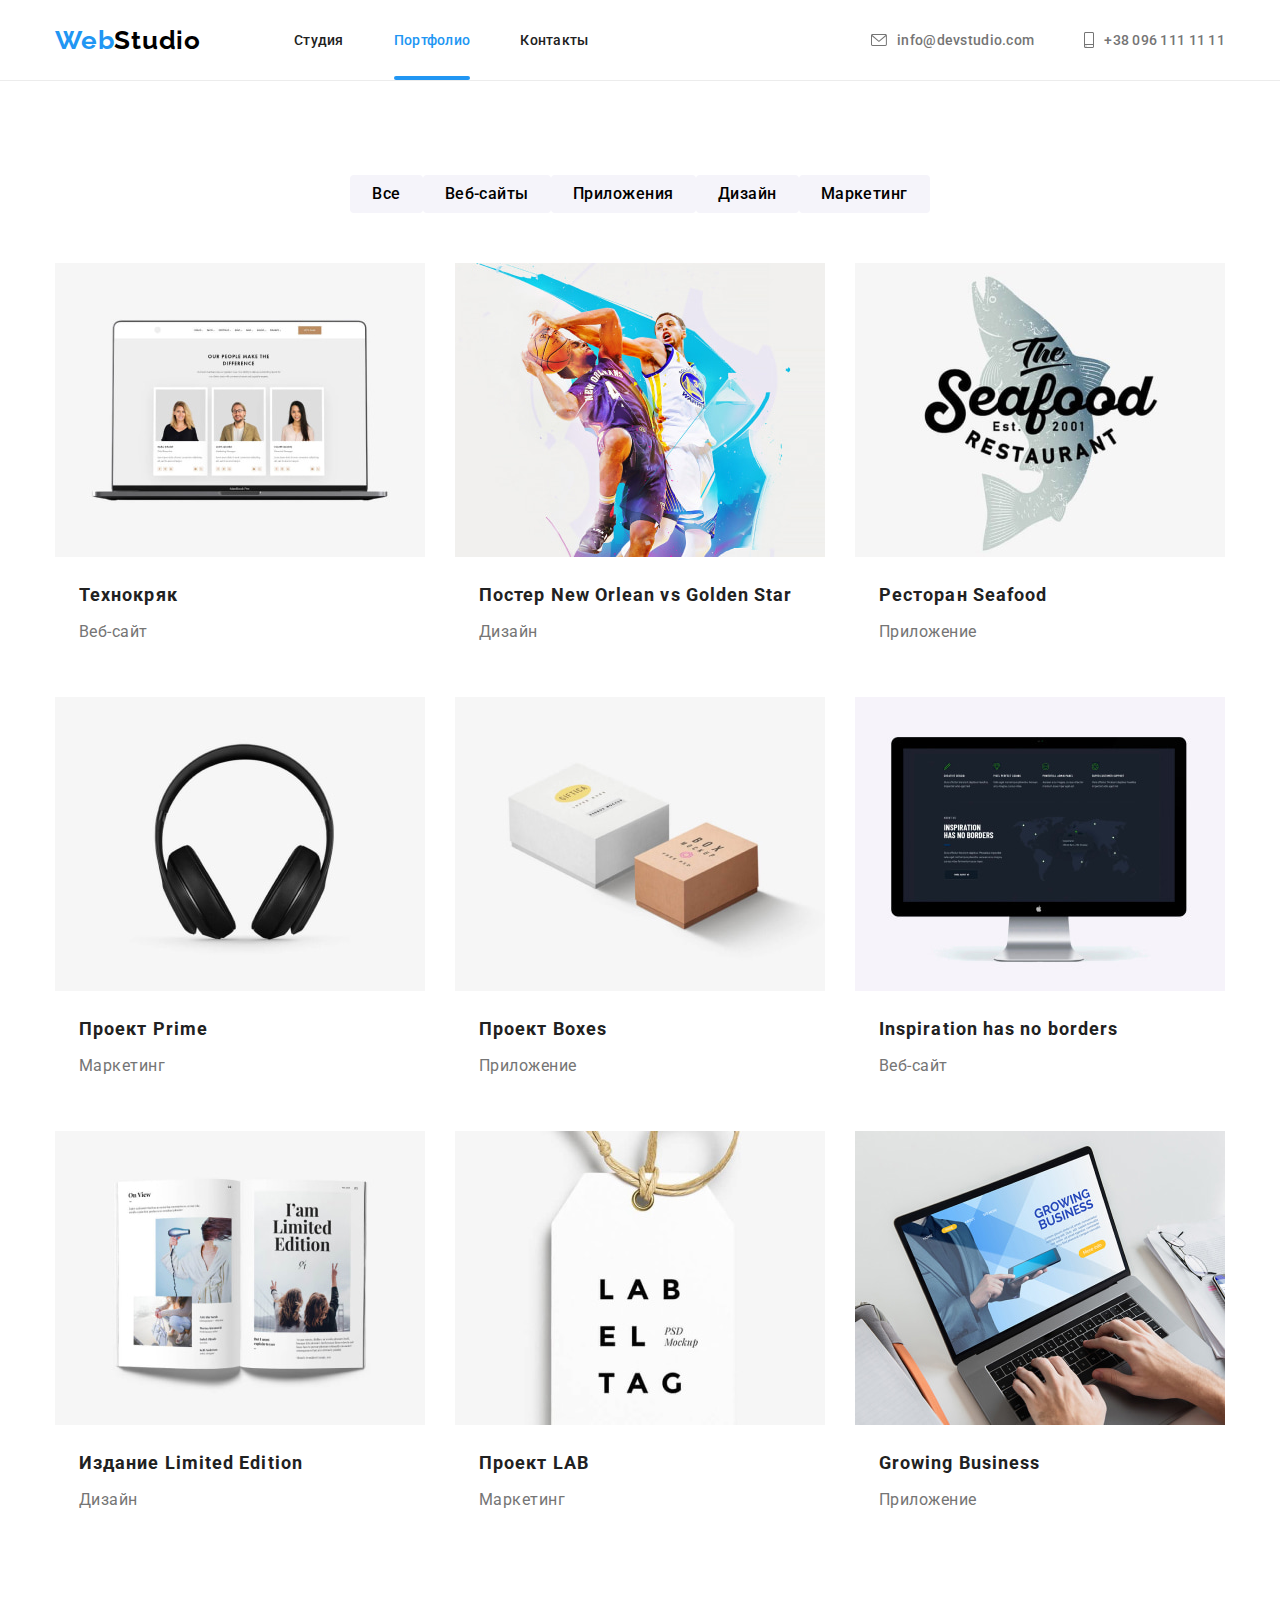
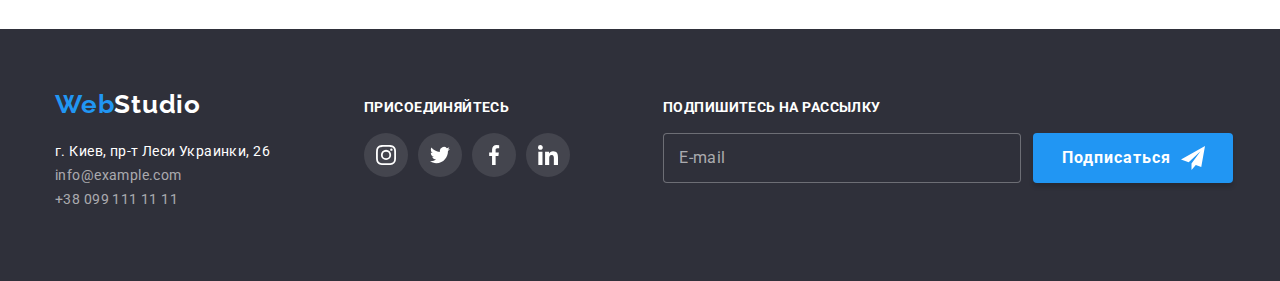
==== portfolio.html @ a4137625 "add" ====
<!DOCTYPE html>
<html lang="en">
<head>
    <meta charset="UTF-8">
    <meta http-equiv="X-UA-Compatible" content="IE=edge">
    <meta name="viewport" content="width=device-width, initial-scale=1.0">
    <title>Document</title>
    <link rel="preconnect" href="https://fonts.gstatic.com">
    <link href="https://fonts.googleapis.com/css2?family=Raleway:wght@700&family=Roboto:wght@400;500;700;900&display=swap"
        rel="stylesheet">
    <link rel="stylesheet" href="https://cdnjs.cloudflare.com/ajax/libs/modern-normalize/1.0.0/modern-normalize.min.css">
    <link rel="stylesheet" href="./css/main.min.css">
</head>
<body>
    <header class="page-header">
        <div class="container container--position">
            <nav class="nav">
                <a class="logo" href="/"><span class="logo__web">Web</span><span class="logo__studio">Studio</span></a>
        
                <ul class="nav__list">
                    <li class="nav__item"><a class="nav__link" href="./index.html">Студия</a></li>
                    <li class="nav__item"><a class="nav__link nav__link--active" href="./portfolio.html">Портфолио</a></li>
                    <li class="nav__item"><a class="nav__link" href="#contact">Контакты</a></li>
                </ul>
            </nav>
            <ul class="nav__contact">
                <li class="nav__item"><a class="nav__link nav__link--position nav__link--color" href="mailto:info@devstudio.com">
                    <svg width="16px" height="12px" class="nav__icon">
                        <use href="./images/icons.svg#envelope">
                        </use>
                    </svg>
                    info@devstudio.com</a></li>
                <li class="nav__item"><a class="nav__link nav__link--position nav__link--color" href="tel:+380961111111">
                    <svg  width="10px" height="16px" class="nav__icon">
                        <use href="./images/icons.svg#telephone"></use>
                    </svg>
                    +38 096 111 11 11</a></li>
            </ul>
        </div>
    </header>
    <main>
        <section class="section">
            <div class="container">
                <h1 class="hidden">Портфолио</h1>
                <ul class="list-button">
                    <li class="item">
                        <button type="button" class="button-item ">Все</button>
                    </li>
                    <li class="item">
                        <button type="button" class="button-item">Веб-сайты</button>
                    </li>
                    <li class="item">
                        <button type="button" class="button-item">Приложения</button>
                    </li>
                    <li class="item">
                        <button type="button" class="button-item">Дизайн</button>
                    </li>
                    <li class="item">
                        <button type="button" class="button-item">Маркетинг</button>
                    </li>
                </ul>
            
                <ul class="portfolio-list">
                    <li class="item">
                        <a class="portfolio-list-link" href="">
                            <div class="portfolio-text-box">   
                            <img src="./images/img-11.jpg" alt="Macbook Pro. На экране ноутбука страница сайта" width="370">
                                <p class="portfolio-list-text">
                                    Технокряк это современная площадка распространения коронавируса. Компании используют эту платформу для цифрового
                                    шпионажа и атак на защищённые сервера конкурентов.
                                </p>
                                </div>
                                <div class="around-line">
                                <h2 class="portfolio-item-caption">Технокряк</h2>
                                <p class="portfolio-item-text">Веб-сайт</p>
                                </div>
                        </a>
                    </li>
                    <li class="item">
                        <a class="portfolio-list-link" href="">
                        <div class="portfolio-text-box">
                            <img src="./images/img-12.jpg" alt="Двое мужчин, играющие в баскетбол" width="370">
                            <p class="portfolio-list-text">
                                Технокряк это современная площадка распространения коронавируса. Компании используют эту платформу для цифрового
                                шпионажа и атак на защищённые сервера конкурентов.
                            </p>
                            </div>
                            <div class="around-line">
                                <h2  class="portfolio-item-caption">Постер New Orlean vs Golden Star</h2>
                                <p class="portfolio-item-text">Дизайн</p>
                                </div>
                        </a>
                    </li>
                    <li class="item">
                        <a class="portfolio-list-link" href="">
                            <div class="portfolio-text-box">
                            <img src="./images/img-13.jpg" alt="Логотип ресторана The Seafood restaurant" width="370">
                            <p class="portfolio-list-text">
                                Технокряк это современная площадка распространения коронавируса. Компании используют эту платформу для цифрового
                                шпионажа и атак на защищённые сервера конкурентов.
                            </p>
                            </div>
                            <div class="around-line">
                                    <h2 class="portfolio-item-caption">Ресторан Seafood</h2>
                                    <p class="portfolio-item-text">Приложение</p>
                                </div>
                        </a>
                    </li>
                    <li class="item">
                        <a class="portfolio-list-link" href="">
<div class="portfolio-text-box">
                            <img src="./images/img-14.jpg" alt="Чёрные наушники" width="370">
                            <p class="portfolio-list-text">
                                Технокряк это современная площадка распространения коронавируса. Компании используют эту платформу для цифрового
                                шпионажа и атак на защищённые сервера конкурентов.
                            </p>
                            </div>
                            
                            <div class="around-line">
                                    <h2 class="portfolio-item-caption">Проект Prime</h2>
                                    <p class="portfolio-item-text">Маркетинг</p>
                                </div>
                        </a>
                    </li>
                    <li class="item">
                        <a class="portfolio-list-link" href="">
                            <div class="portfolio-text-box">
                            <img src="./images/img-15.jpg" alt="Две крафтовые картонные коробки. Одна серая, вторая коричневая" width="370">
                            <p class="portfolio-list-text">
                                Технокряк это современная площадка распространения коронавируса. Компании используют эту платформу для цифрового
                                шпионажа и атак на защищённые сервера конкурентов.
                            </p>
                            </div>
                            <div class="around-line">
                                    <h2 class="portfolio-item-caption">Проект Boxes</h2>
                                    <p class="portfolio-item-text">Приложение</p>
                                </div>
                        </a>
                    </li>
                    <li class="item">
                        <a class="portfolio-list-link" href="">
                            <div class="portfolio-text-box">
                            <img src="./images/img-16.jpg" alt="Экран Apple. Нём изображен сайт в чёрно-белых тонах с заглавием Inspiration has no borders " width="370">
                            <p class="portfolio-list-text">
                                Технокряк это современная площадка распространения коронавируса. Компании используют эту платформу для цифрового
                                шпионажа и атак на защищённые сервера конкурентов.
                            </p>
                            </div>
                            <div class="around-line">
                                    <h2 class="portfolio-item-caption">Inspiration has no borders</h2>
                                    <p class="portfolio-item-text">Веб-сайт</p>
                                </div>
                        </a>
                    </li>
                    <li class="item">
                        <a class="portfolio-list-link" href="">
                            <div class="portfolio-text-box">
                            <img src="./images/img-18.jpg" alt="Открытый журнал" width="370">
                            <p class="portfolio-list-text">
                                Технокряк это современная площадка распространения коронавируса. Компании используют эту платформу для цифрового
                                шпионажа и атак на защищённые сервера конкурентов.
                            </p>
                            </div>
                            <div class="around-line">
                                <h2 class="portfolio-item-caption">Издание Limited Edition</h2>
                                <p class="portfolio-item-text">Дизайн</p>
                            </div>
                        </a>
                    </li>
                    <li class="item">
                        <a class="portfolio-list-link" href="">
                            
                            <div class="portfolio-text-box">
                                <img src="./images/img-19.jpg" alt="Бирка с надписью LAB EL TAG" width="370">
                            <p class="portfolio-list-text">
                                Технокряк это современная площадка распространения коронавируса. Компании используют эту платформу для цифрового
                                шпионажа и атак на защищённые сервера конкурентов.
                            </p>
                            </div>
                                <div class="around-line">
                                <h2 class="portfolio-item-caption">Проект LAB</h2>
                                <p class="portfolio-item-text">Маркетинг</p>
                            </div>
                        </a>
                    </li>
                    <li class="item">
                        <a class="portfolio-list-link" href="">
                            
                            <div class="portfolio-text-box">
                                <img src="./images/img-20.jpg" alt="На белой поверхности стола стоит ноутбук. На экране ноутбука изображена страница сайта с надписью Growing Business" width="370">
                            <p class="portfolio-list-text">
                                Технокряк это современная площадка распространения коронавируса. Компании используют эту платформу для цифрового
                                шпионажа и атак на защищённые сервера конкурентов.
                            </p>
                            </div>
                                <div class="around-line">
                                <h2 class="portfolio-item-caption">Growing Business</h2>
                               <p class="portfolio-item-text">Приложение</p>
                            </div> 
                        </a>
                    </li>
                </ul>
            </div>
        </section>
    </main>
    
    
    
    <!-- Footer section -->
    <footer>
        <section class="footer__section">
            <div class="footer__container container">
                <div class="address__container">
                    <a class="logo" href=""><span class="logo__web">Web</span><span class="logo__studio">Studio</span></a>
                    <!-- Address section -->
                    <address id="contact">
                        <ul class="address__link">
                            <li>
                                <p class="address__contact">г. Киев, пр-т Леси Украинки, 26</p>
                            </li>
                            <li>
                                <a class="address__contact address__contact--color"
                                    href="mailto:info@example.com">info@example.com</a>
                            </li>
                            <li>
                                <a class="address__contact address__contact--color" href="tel:+380991111111">+38 099 111 11
                                    11</a>
                            </li>
                        </ul>
                    </address>
                </div>
                <div class="join__container">
                    <b class="title join__title">присоединяйтесь</b>
                    <ul class="social__list">
                        <li class="social__item">
                            <a class="social__link social__link--join-color" href="">
                                <svg class="social__icon" width="20" height="20">
                                    <use href="./images/icons.svg#instagram"></use>
                                </svg>
    
                            </a>
                        </li>
                        <li class="social__item">
                            <a class="social__link social__link--join-color" href="">
                                <svg class="social__icon" width="20" height="20">
                                    <use href="./images/icons.svg#twitter"></use>
                                </svg>
                            </a>
                        </li>
                        <li class="social__item">
                            <a class="social__link social__link--join-color" href="">
                                <svg class="social__icon" width="20" height="20">
                                    <use href="./images/icons.svg#facebook"></use>
                                </svg>
                            </a>
                        </li>
                        <li class="social__item">
                            <a class="social__link social__link--join-color" href="">
                                <svg class="social__icon" width="20" height="20">
                                    <use href="./images/icons.svg#linkedin"></use>
                                </svg>
                            </a>
                        </li>
                    </ul>
                </div>

                <div class="subscribe__box">
                    <b class="title join__title">Подпишитесь на рассылку</b>
                
                    <form>
                        <div class="subscribe__input--position">
                
                            <input class="subscribe__input" type="email" id="message" placeholder=" ">
                            <label class="subscribe__label" for="message" >E-mail</label>
                            <button class="button subscribe__button" type="submit">Подписаться</button>
                        </div>
                    </form>
                </div>
            </div>
        </section>
    </footer>
</body> 
    </html>
---- css/main.min.css ----
.hidden{display:none}body{font-family:"Roboto", "Raleway", sans-serif;font-style:normal;color:#212121;overflow-x:hidden}.container{margin-left:auto;margin-right:auto;width:1200px;padding-left:15px;padding-right:15px}.section{padding-top:94px;padding-bottom:94px}h1,h2,h3,p{margin-top:0px;margin-bottom:0px}.logo{display:block;margin-right:93px;font-family:Raleway;font-weight:700;font-size:26px;line-height:1.192;letter-spacing:0.03em;text-decoration:none}.logo__web{color:#2196f3}.logo__studio{color:#000}.button{cursor:pointer;display:flex;transition:color 250ms cubic-bezier(0.4, 0, 0.2, 1),background-color 250ms cubic-bezier(0.4, 0, 0.2, 1);margin-left:auto;margin-right:auto;background:#2196f3;box-shadow:0px 4px 4px rgba(0,0,0,0.15);border-radius:4px;border:none;font-weight:700;font-size:16px;line-height:1.875;text-align:center;letter-spacing:0.06em;color:#fff}.button:hover,.button:focus{background-color:#188ce8;color:#fff}.caption{margin-bottom:50px;text-align:center;font-weight:700;font-size:36px;line-height:1.166;letter-spacing:0.03em}.title{margin-bottom:10px;font-weight:700;font-size:14px;line-height:0.875;letter-spacing:0.03em;text-transform:uppercase}.text{font-size:14px;line-height:1.714;letter-spacing:0.03em;color:var(--grey)}.list{display:flex;list-style-type:none;margin:0;padding:0}.name{margin-bottom:10px;text-align:center;font-weight:500;font-size:16px;line-height:1.187;letter-spacing:0.03em}img{display:block}.container--position{display:flex;align-items:center}.page-header{border-bottom:1px solid #ececec}.nav{display:flex;align-items:center}.nav__list,.nav__contact{list-style-type:none;margin:0px;padding:0px;display:flex}.nav__link{display:block;transition:color 250ms cubic-bezier(0.4, 0, 0.2, 1);padding-top:32px;padding-bottom:32px;font-weight:500;font-size:14px;line-height:1.142;letter-spacing:0.02em;text-decoration:none;color:#212121}.nav__link:hover,.nav__link:focus{color:#2196f3}.address__contact--color:hover,.address__contact--color:focus{color:#2196f3}.nav .nav__link--active{color:#2196f3}.nav .nav__link--active::after{content:"";display:block;position:absolute;left:0;bottom:0;width:100%;height:4px;background:#2196f3;border-radius:2px}.nav__link--position{display:flex;align-items:center}.nav__link--color{color:#757575}.nav__item{position:relative}.nav__item+.nav__item{margin-left:50px}.nav__contact{margin-left:auto}.nav__icon{display:block;transition:fill 250ms cubic-bezier(0.4, 0, 0.2, 1);margin-right:10px;fill:currentColor}.nav__icon:hover,.nav__icon:focus{fill:currentColor}.section__hero{margin-left:auto;margin-right:auto;max-width:1600px;height:600px;background:#2f303a;background-image:linear-gradient(to right, rgba(47,48,58,0.4), rgba(47,48,58,0.4)),url(../images/hero-img.jpg);background-position:center;background-size:cover}.hero{margin-top:200px;margin-bottom:30px;margin-left:auto;margin-right:auto;width:696px;font-weight:900;font-size:44px;line-height:1.363;text-align:center;letter-spacing:0.06em;text-transform:uppercase;color:#fff}.button__hero{margin-bottom:200px;padding:10px 32px 10px 32px}.advantage__list{display:flex;list-style-type:none;margin:0px;padding:0px}.advantage__list .item+.item{margin-left:30px}.advantage__box{display:flex;justify-content:center;align-items:center;margin-bottom:30px;height:120px;background-color:#f5f4fa;border-radius:4px}.work__image{position:relative}.work__image+.work__image{margin-left:30px}.work__title{display:block;position:absolute;bottom:0;left:0;width:100%;padding-top:27px;padding-bottom:27px;font-weight:bold;font-size:14px;line-height:16px;text-align:center;letter-spacing:0.03em;text-transform:uppercase;color:#ffffff;background-color:rgba(47,48,58,0.8)}.team__section{background-color:#f5f4fa}.worker__box{padding:30px 32px}.worker__box .worker__duty{text-align:center;font-weight:400;font-size:16px;line-height:1.187;letter-spacing:0.03em;margin:0;color:#757575}.list .item{background-color:#fff;box-shadow:0px 1px 3px rgba(0,0,0,0.12),0px 1px 1px rgba(0,0,0,0.14),0px 2px 1px rgba(0,0,0,0.2);border-radius:0px 0px 4px 4px}.list .item+.item{margin-left:30px}.social__list{display:flex;justify-content:center;list-style-type:none;padding-left:0;margin-top:16px}.social__list .social__item+.social__item{margin-left:10px}.social__link{display:flex;justify-content:center;align-items:center;width:44px;height:44px;border-radius:50%}.social__link--color{fill:#afb1b8;transition:fill 250ms cubic-bezier(0.4, 0, 0.2, 1),background-color 250ms cubic-bezier(0.4, 0, 0.2, 1)}.social__link--color:hover,.social__link--color:focus{fill:#fff;background-color:#2196f3}.work__section{padding-top:0px}.list .client__item+.client__item{margin-left:30px}.client__link{display:flex;justify-content:center;align-items:center;transition:fill 250ms cubic-bezier(0.4, 0, 0.2, 1),border 250ms cubic-bezier(0.4, 0, 0.2, 1);width:170px;height:92px;border:1px solid #afb1b8;border-radius:4px;fill:#afb1b8}.client__link:hover{border:1px solid #2196f3;fill:#2196f3}.client__icon{display:block;width:106px;height:60px}.footer__section{max-width:1600px;margin-left:auto;margin-right:auto;background:#2f303a}.footer__container{display:flex;height:252px}.footer__container .logo{margin-bottom:20px}.footer__container .logo__studio{color:#fff}.address:not(:last-child){margin-bottom:9px}.address__container{margin-top:60px;margin-bottom:60px;margin-right:70px}.address__link{list-style-type:none;font-style:normal;margin:0px;padding:0px}.address__contact{text-decoration:none;font-weight:400;font-size:14px;line-height:1.714;letter-spacing:0.03em;color:#fff}.address__contact--color{color:rgba(255,255,255,0.6);transition:color 250ms cubic-bezier(0.4, 0, 0.2, 1)}.join__container{margin-top:72px;margin-bottom:100px;width:206px;height:80px}.join__title{display:block;color:#fff;margin-bottom:20px}.social__link--join-color{transition:fill 250ms cubic-bezier(0.4, 0, 0.2, 1),background-color 250ms cubic-bezier(0.4, 0, 0.2, 1);fill:#fff;background-color:rgba(255,255,255,0.1)}.social__link--join-color:hover,.social__link--join-color:focus{fill:#fff;background-color:#2196f3}.subscribe__box{margin-top:72px;margin-left:93px}.subscribe__input{width:358px;height:50px;padding:16px 15px;color:rgba(255,255,255,0.6);background-color:#2f303a;border:1px solid rgba(255,255,255,0.3);border-radius:4px}.subscribe__input--position{position:relative;display:flex;flex-direction:row}.subscribe__label{position:absolute;left:16px;top:50%;transform:translateY(-50%);font-weight:normal;font-size:16px;line-height:1,25;letter-spacing:0.03em;color:rgba(255,255,255,0.6)}.subscribe__input:focus+.subscribe__label,.subscribe__input:not(:placeholder-shown)+.subscribe__label{width:1px;height:1px;margin:-1px;bottom:0;padding:0;clip:rect(0 0 0 0);overflow:hidden}.subscribe__button{margin-left:12px;width:200px;height:50px;padding:10px 28px 10px 29px;background-image:url(../images/icon-send.svg);background-repeat:no-repeat;background-position:right 28px center}.item+.item .list-button{margin-left:8px}.list-button{display:flex;justify-content:center;list-style-type:none;margin-bottom:50px;margin-top:0;padding:0}.button-item{transition:background 250ms cubic-bezier(0.4, 0, 0.2, 1),box-shadow 250ms cubic-bezier(0.4, 0, 0.2, 1),color 250ms cubic-bezier(0.4, 0, 0.2, 1);padding:6px 22px;background:#f5f4fa;border-radius:4px;border:none;font-weight:500;font-size:16px;line-height:1.625;text-align:center;letter-spacing:0.03em}.button-item:hover,.button-item:focus{background:#2196f3;box-shadow:0px 3px 1px rgba(0,0,0,0.1),0px 1px 2px rgba(0,0,0,0.08),0px 2px 2px rgba(0,0,0,0.12);color:#fff}.portfolio-list{display:flex;flex-wrap:wrap;list-style-type:none;padding:0;margin:0}.portfolio-list .item{margin-right:30px;margin-bottom:30px}.portfolio-list .item:nth-child(3n){margin-right:0}.portfolio-list .item:nth-last-child(-n+3){margin-bottom:0}.portfolio-list-link{display:block;text-decoration:none;transition:box-shadow 250ms cubic-bezier(0.4, 0, 0.2, 1);color:inherit}.portfolio-list-link :hover,.portfolio-list-link :focus{box-shadow:0px 1px 1px rgba(0,0,0,0.12),0px 4px 4px rgba(0,0,0,0.06),1px 4px 6px rgba(0,0,0,0.16)}.portfolio-item-caption{font-weight:700px;font-size:18px;line-height:2;letter-spacing:0.06em}.portfolio-item-text{margin-top:4px;font-weight:400;font-size:16px;line-height:1.875;letter-spacing:0.03em;color:#757575}.around-line{padding:20px 24px;border:1px solid var(--c-grey)}.portfolio-text-box{position:relative;overflow:hidden}.portfolio-list-text{display:block;position:absolute;bottom:0;right:0;z-index:2;transform:translateY(100%);transition:transform 250ms cubic-bezier(0.4, 0, 0.2, 1);padding:63px 24px;font-size:18px;line-height:1.556;letter-spacing:0.03em;color:#ffffff;background-color:rgba(33,150,243,0.9)}.portfolio-list-link:hover .portfolio-list-text,.portfolio-list-link:focus .portfolio-list-text{transform:translateY(0)}.backdrop{position:fixed;top:0;left:0;width:100%;height:100%;background-color:rgba(0,0,0,0.2)}.backdrop.is-hidden{opacity:0;pointer-events:none;visibility:hidden}.backdrop.is-hidden .modal{transform:translate(-50%, -50%) scale(1.1)}.modal{position:absolute;top:50%;left:50%;transform:translate(-50%, -50%) scale(1);transition:transform 250ms cubic-bezier(0.4, 0, 0.2, 1);min-height:581px;min-width:528px;background-color:#fff;box-shadow:0px 1px 3px rgba(0,0,0,0.12),0px 1px 1px rgba(0,0,0,0.14),0px 2px 1px rgba(0,0,0,0.2);border-radius:4px}.button__close{display:flex;justify-content:center;align-items:center;cursor:pointer;position:absolute;top:8px;right:8px;width:30px;height:30px;color:#000;background-color:#fff;border:1px solid rgba(0,0,0,0.1);border-radius:50%;transition:fill 250ms cubic-bezier(0.4, 0, 0.2, 1)}.button__close:hover,.button__close:focus{fill:#2196f3}.form{padding:40px}.form p{margin-bottom:12px;font-weight:bold;font-size:20px;line-height:1.15;text-align:center;letter-spacing:0.03em;color:#212121}.form__list{list-style:none;display:flex;flex-direction:column;padding-left:0;margin:0}.form__list li{display:flex;flex-direction:column}.form__list li:not(:last-child){margin-bottom:10px}.form__list li:last-child{margin-bottom:20px}.form__input{padding:10px 13px 10px 42px;width:448px;height:40px;outline:0px;border:1px solid rgba(33,33,33,0.2);border-radius:4px;transition:border 250ms cubic-bezier(0.4, 0, 0.2, 1)}.form__input:focus{border:1px solid #2196f3}.form__icon{position:absolute;top:50%;transform:translateY(-50%);left:12px;transition:fill 250ms cubic-bezier(0.4, 0, 0.2, 1)}.form__input:focus+.form__icon{fill:#2196f3}.form__list textarea{resize:none;height:120px;padding:12px 16px;border:1px solid rgba(33,33,33,0.2);border-radius:4px;transition:border 250ms cubic-bezier(0.4, 0, 0.2, 1)}.form__list textarea:focus{outline:0;border:1px solid #2196f3}.form__list textarea::placeholder{font-style:normal;font-weight:normal;font-size:14px;line-height:16px;letter-spacing:0.01em;color:rgba(117,117,117,0.5)}.form__box{position:relative;width:100%}.form__label{margin-bottom:7px;font-weight:normal;font-size:12px;line-height:1.1667;letter-spacing:0.01em;color:#757575}.policy__label{display:flex;align-items:center;justify-content:center;margin-bottom:30px}.policy__input--hidden{position:absolute;width:1px;height:1px;margin:-1px;padding:0;overflow:hidden;border:0;clip:rect(0 0 0 0)}.policy__span{display:block;width:16px;height:15px;margin-right:7px;border:2px solid #212121;border-radius:2px}.policy__input--hidden:checked+.policy__span{background-color:#2196f3;border-radius:2px;background-image:url(../images/icon-check.svg);background-size:contain;background-origin:border-box;border-color:#2196f3}.policy__input--hidden:focus+.policy__span{outline-color:-webkit-focus-ring-color;outline-style:auto;outline-width:5px}.policy__link{margin-left:5px;font-size:14px;line-height:24px;letter-spacing:0.03em;color:#2196f3}.button__form{padding:10px 55px}
/*# sourceMappingURL=main.min.css.map */
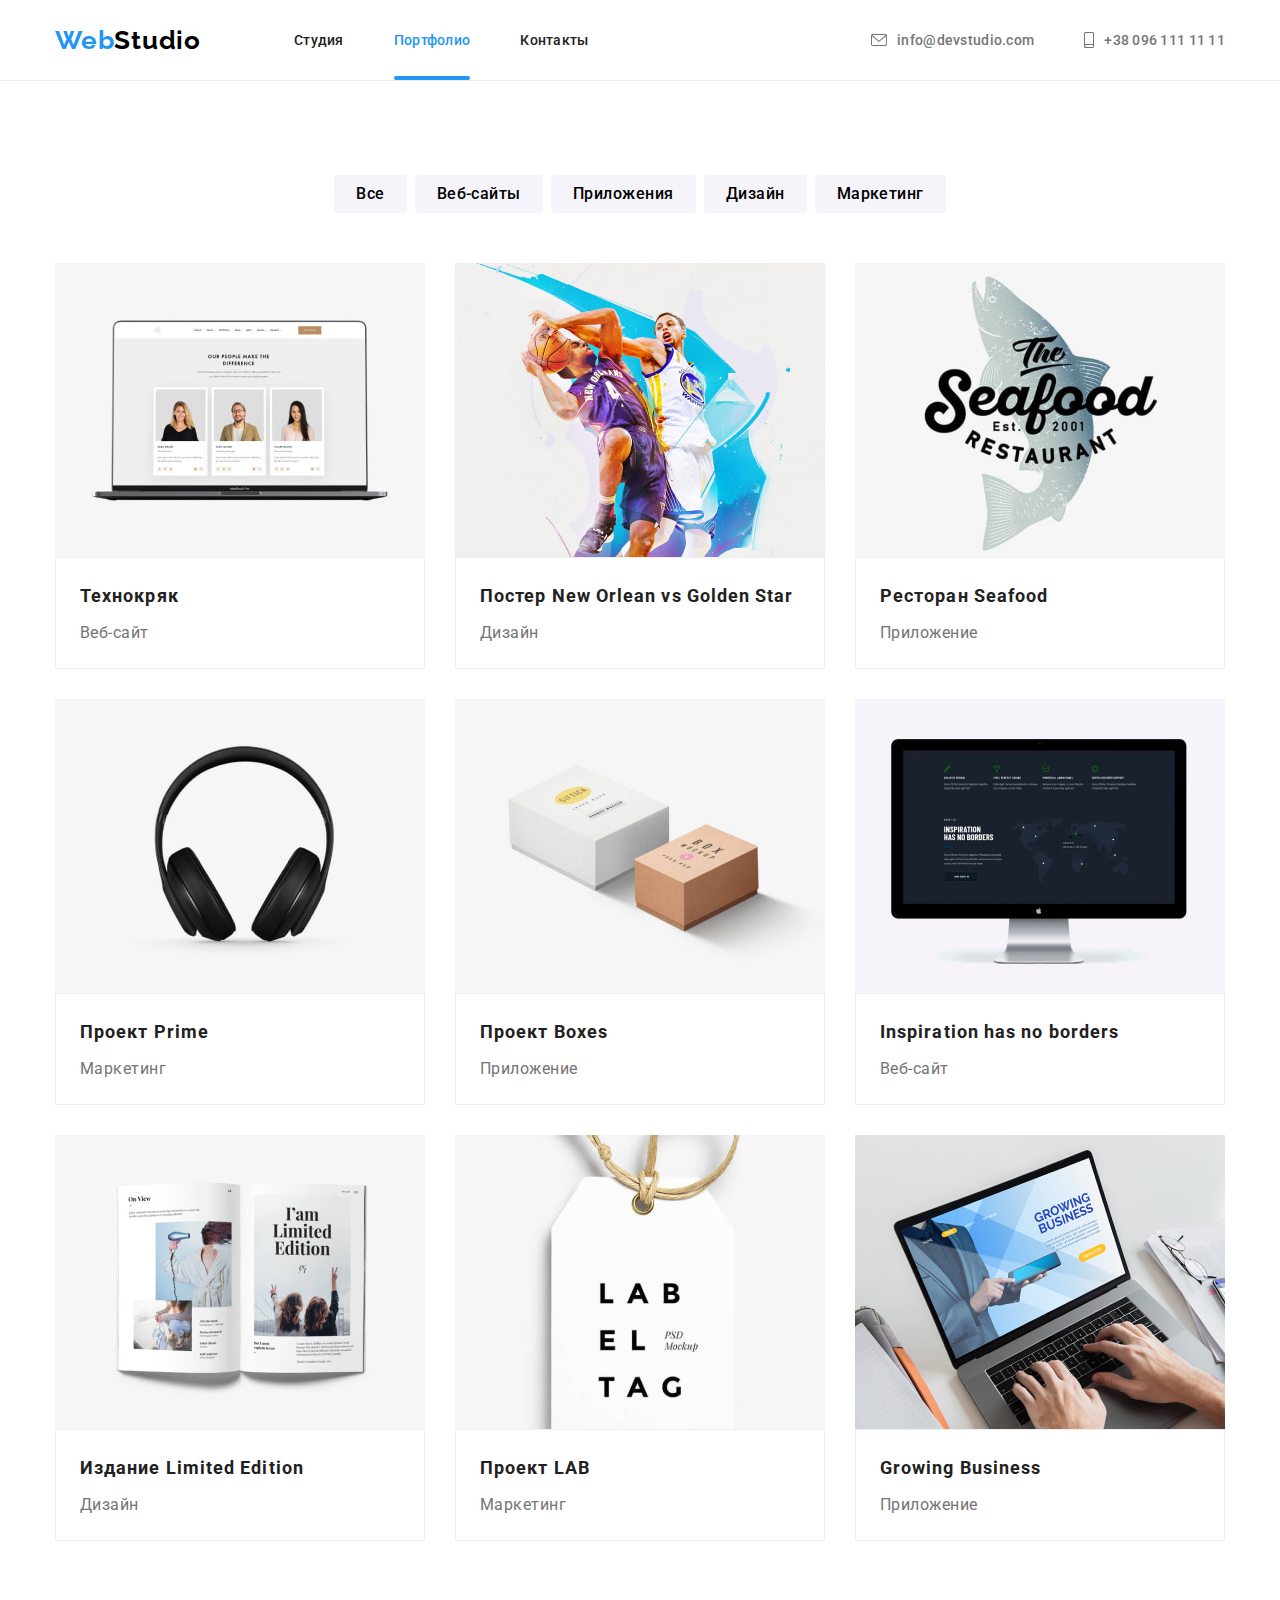
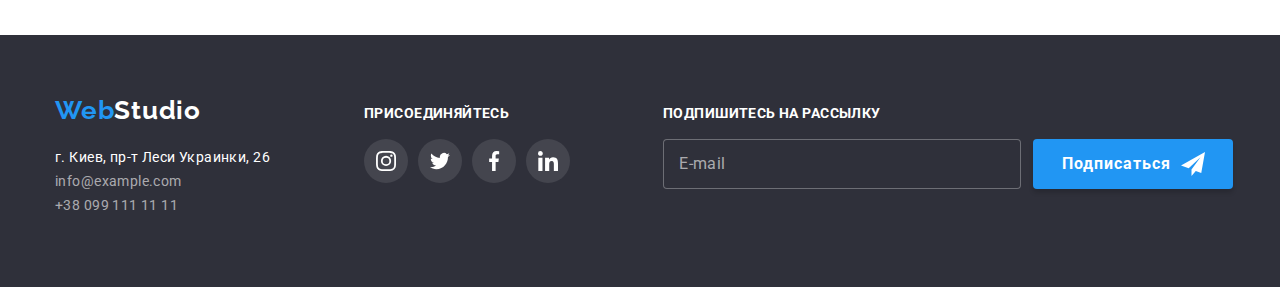
==== commit 370fc90a: "add" ====
--- a/portfolio.html
+++ b/portfolio.html
@@ -23,14 +23,14 @@
                     <li class="nav__item"><a class="nav__link" href="#contact">Контакты</a></li>
                 </ul>
             </nav>
-            <ul class="nav__contact">
-                <li class="nav__item"><a class="nav__link nav__link--position nav__link--color" href="mailto:info@devstudio.com">
+            <ul class="contact">
+                <li class="nav__item"><a class="nav__link contact__link--position contact__link--color" href="mailto:info@devstudio.com">
                     <svg width="16px" height="12px" class="nav__icon">
                         <use href="./images/icons.svg#envelope">
                         </use>
                     </svg>
                     info@devstudio.com</a></li>
-                <li class="nav__item"><a class="nav__link nav__link--position nav__link--color" href="tel:+380961111111">
+                <li class="nav__item"><a class="nav__link contact__link--position contact__link--color" href="tel:+380961111111">
                     <svg  width="10px" height="16px" class="nav__icon">
                         <use href="./images/icons.svg#telephone"></use>
                     </svg>
--- a/css/main.min.css
+++ b/css/main.min.css
@@ -1,2 +1,2 @@
-.hidden{display:none}body{font-family:"Roboto", "Raleway", sans-serif;font-style:normal;color:#212121;overflow-x:hidden}.container{margin-left:auto;margin-right:auto;width:1200px;padding-left:15px;padding-right:15px}.section{padding-top:94px;padding-bottom:94px}h1,h2,h3,p{margin-top:0px;margin-bottom:0px}.logo{display:block;margin-right:93px;font-family:Raleway;font-weight:700;font-size:26px;line-height:1.192;letter-spacing:0.03em;text-decoration:none}.logo__web{color:#2196f3}.logo__studio{color:#000}.button{cursor:pointer;display:flex;transition:color 250ms cubic-bezier(0.4, 0, 0.2, 1),background-color 250ms cubic-bezier(0.4, 0, 0.2, 1);margin-left:auto;margin-right:auto;background:#2196f3;box-shadow:0px 4px 4px rgba(0,0,0,0.15);border-radius:4px;border:none;font-weight:700;font-size:16px;line-height:1.875;text-align:center;letter-spacing:0.06em;color:#fff}.button:hover,.button:focus{background-color:#188ce8;color:#fff}.caption{margin-bottom:50px;text-align:center;font-weight:700;font-size:36px;line-height:1.166;letter-spacing:0.03em}.title{margin-bottom:10px;font-weight:700;font-size:14px;line-height:0.875;letter-spacing:0.03em;text-transform:uppercase}.text{font-size:14px;line-height:1.714;letter-spacing:0.03em;color:var(--grey)}.list{display:flex;list-style-type:none;margin:0;padding:0}.name{margin-bottom:10px;text-align:center;font-weight:500;font-size:16px;line-height:1.187;letter-spacing:0.03em}img{display:block}.container--position{display:flex;align-items:center}.page-header{border-bottom:1px solid #ececec}.nav{display:flex;align-items:center}.nav__list,.nav__contact{list-style-type:none;margin:0px;padding:0px;display:flex}.nav__link{display:block;transition:color 250ms cubic-bezier(0.4, 0, 0.2, 1);padding-top:32px;padding-bottom:32px;font-weight:500;font-size:14px;line-height:1.142;letter-spacing:0.02em;text-decoration:none;color:#212121}.nav__link:hover,.nav__link:focus{color:#2196f3}.address__contact--color:hover,.address__contact--color:focus{color:#2196f3}.nav .nav__link--active{color:#2196f3}.nav .nav__link--active::after{content:"";display:block;position:absolute;left:0;bottom:0;width:100%;height:4px;background:#2196f3;border-radius:2px}.nav__link--position{display:flex;align-items:center}.nav__link--color{color:#757575}.nav__item{position:relative}.nav__item+.nav__item{margin-left:50px}.nav__contact{margin-left:auto}.nav__icon{display:block;transition:fill 250ms cubic-bezier(0.4, 0, 0.2, 1);margin-right:10px;fill:currentColor}.nav__icon:hover,.nav__icon:focus{fill:currentColor}.section__hero{margin-left:auto;margin-right:auto;max-width:1600px;height:600px;background:#2f303a;background-image:linear-gradient(to right, rgba(47,48,58,0.4), rgba(47,48,58,0.4)),url(../images/hero-img.jpg);background-position:center;background-size:cover}.hero{margin-top:200px;margin-bottom:30px;margin-left:auto;margin-right:auto;width:696px;font-weight:900;font-size:44px;line-height:1.363;text-align:center;letter-spacing:0.06em;text-transform:uppercase;color:#fff}.button__hero{margin-bottom:200px;padding:10px 32px 10px 32px}.advantage__list{display:flex;list-style-type:none;margin:0px;padding:0px}.advantage__list .item+.item{margin-left:30px}.advantage__box{display:flex;justify-content:center;align-items:center;margin-bottom:30px;height:120px;background-color:#f5f4fa;border-radius:4px}.work__image{position:relative}.work__image+.work__image{margin-left:30px}.work__title{display:block;position:absolute;bottom:0;left:0;width:100%;padding-top:27px;padding-bottom:27px;font-weight:bold;font-size:14px;line-height:16px;text-align:center;letter-spacing:0.03em;text-transform:uppercase;color:#ffffff;background-color:rgba(47,48,58,0.8)}.team__section{background-color:#f5f4fa}.worker__box{padding:30px 32px}.worker__box .worker__duty{text-align:center;font-weight:400;font-size:16px;line-height:1.187;letter-spacing:0.03em;margin:0;color:#757575}.list .item{background-color:#fff;box-shadow:0px 1px 3px rgba(0,0,0,0.12),0px 1px 1px rgba(0,0,0,0.14),0px 2px 1px rgba(0,0,0,0.2);border-radius:0px 0px 4px 4px}.list .item+.item{margin-left:30px}.social__list{display:flex;justify-content:center;list-style-type:none;padding-left:0;margin-top:16px}.social__list .social__item+.social__item{margin-left:10px}.social__link{display:flex;justify-content:center;align-items:center;width:44px;height:44px;border-radius:50%}.social__link--color{fill:#afb1b8;transition:fill 250ms cubic-bezier(0.4, 0, 0.2, 1),background-color 250ms cubic-bezier(0.4, 0, 0.2, 1)}.social__link--color:hover,.social__link--color:focus{fill:#fff;background-color:#2196f3}.work__section{padding-top:0px}.list .client__item+.client__item{margin-left:30px}.client__link{display:flex;justify-content:center;align-items:center;transition:fill 250ms cubic-bezier(0.4, 0, 0.2, 1),border 250ms cubic-bezier(0.4, 0, 0.2, 1);width:170px;height:92px;border:1px solid #afb1b8;border-radius:4px;fill:#afb1b8}.client__link:hover{border:1px solid #2196f3;fill:#2196f3}.client__icon{display:block;width:106px;height:60px}.footer__section{max-width:1600px;margin-left:auto;margin-right:auto;background:#2f303a}.footer__container{display:flex;height:252px}.footer__container .logo{margin-bottom:20px}.footer__container .logo__studio{color:#fff}.address:not(:last-child){margin-bottom:9px}.address__container{margin-top:60px;margin-bottom:60px;margin-right:70px}.address__link{list-style-type:none;font-style:normal;margin:0px;padding:0px}.address__contact{text-decoration:none;font-weight:400;font-size:14px;line-height:1.714;letter-spacing:0.03em;color:#fff}.address__contact--color{color:rgba(255,255,255,0.6);transition:color 250ms cubic-bezier(0.4, 0, 0.2, 1)}.join__container{margin-top:72px;margin-bottom:100px;width:206px;height:80px}.join__title{display:block;color:#fff;margin-bottom:20px}.social__link--join-color{transition:fill 250ms cubic-bezier(0.4, 0, 0.2, 1),background-color 250ms cubic-bezier(0.4, 0, 0.2, 1);fill:#fff;background-color:rgba(255,255,255,0.1)}.social__link--join-color:hover,.social__link--join-color:focus{fill:#fff;background-color:#2196f3}.subscribe__box{margin-top:72px;margin-left:93px}.subscribe__input{width:358px;height:50px;padding:16px 15px;color:rgba(255,255,255,0.6);background-color:#2f303a;border:1px solid rgba(255,255,255,0.3);border-radius:4px}.subscribe__input--position{position:relative;display:flex;flex-direction:row}.subscribe__label{position:absolute;left:16px;top:50%;transform:translateY(-50%);font-weight:normal;font-size:16px;line-height:1,25;letter-spacing:0.03em;color:rgba(255,255,255,0.6)}.subscribe__input:focus+.subscribe__label,.subscribe__input:not(:placeholder-shown)+.subscribe__label{width:1px;height:1px;margin:-1px;bottom:0;padding:0;clip:rect(0 0 0 0);overflow:hidden}.subscribe__button{margin-left:12px;width:200px;height:50px;padding:10px 28px 10px 29px;background-image:url(../images/icon-send.svg);background-repeat:no-repeat;background-position:right 28px center}.item+.item .list-button{margin-left:8px}.list-button{display:flex;justify-content:center;list-style-type:none;margin-bottom:50px;margin-top:0;padding:0}.button-item{transition:background 250ms cubic-bezier(0.4, 0, 0.2, 1),box-shadow 250ms cubic-bezier(0.4, 0, 0.2, 1),color 250ms cubic-bezier(0.4, 0, 0.2, 1);padding:6px 22px;background:#f5f4fa;border-radius:4px;border:none;font-weight:500;font-size:16px;line-height:1.625;text-align:center;letter-spacing:0.03em}.button-item:hover,.button-item:focus{background:#2196f3;box-shadow:0px 3px 1px rgba(0,0,0,0.1),0px 1px 2px rgba(0,0,0,0.08),0px 2px 2px rgba(0,0,0,0.12);color:#fff}.portfolio-list{display:flex;flex-wrap:wrap;list-style-type:none;padding:0;margin:0}.portfolio-list .item{margin-right:30px;margin-bottom:30px}.portfolio-list .item:nth-child(3n){margin-right:0}.portfolio-list .item:nth-last-child(-n+3){margin-bottom:0}.portfolio-list-link{display:block;text-decoration:none;transition:box-shadow 250ms cubic-bezier(0.4, 0, 0.2, 1);color:inherit}.portfolio-list-link :hover,.portfolio-list-link :focus{box-shadow:0px 1px 1px rgba(0,0,0,0.12),0px 4px 4px rgba(0,0,0,0.06),1px 4px 6px rgba(0,0,0,0.16)}.portfolio-item-caption{font-weight:700px;font-size:18px;line-height:2;letter-spacing:0.06em}.portfolio-item-text{margin-top:4px;font-weight:400;font-size:16px;line-height:1.875;letter-spacing:0.03em;color:#757575}.around-line{padding:20px 24px;border:1px solid var(--c-grey)}.portfolio-text-box{position:relative;overflow:hidden}.portfolio-list-text{display:block;position:absolute;bottom:0;right:0;z-index:2;transform:translateY(100%);transition:transform 250ms cubic-bezier(0.4, 0, 0.2, 1);padding:63px 24px;font-size:18px;line-height:1.556;letter-spacing:0.03em;color:#ffffff;background-color:rgba(33,150,243,0.9)}.portfolio-list-link:hover .portfolio-list-text,.portfolio-list-link:focus .portfolio-list-text{transform:translateY(0)}.backdrop{position:fixed;top:0;left:0;width:100%;height:100%;background-color:rgba(0,0,0,0.2)}.backdrop.is-hidden{opacity:0;pointer-events:none;visibility:hidden}.backdrop.is-hidden .modal{transform:translate(-50%, -50%) scale(1.1)}.modal{position:absolute;top:50%;left:50%;transform:translate(-50%, -50%) scale(1);transition:transform 250ms cubic-bezier(0.4, 0, 0.2, 1);min-height:581px;min-width:528px;background-color:#fff;box-shadow:0px 1px 3px rgba(0,0,0,0.12),0px 1px 1px rgba(0,0,0,0.14),0px 2px 1px rgba(0,0,0,0.2);border-radius:4px}.button__close{display:flex;justify-content:center;align-items:center;cursor:pointer;position:absolute;top:8px;right:8px;width:30px;height:30px;color:#000;background-color:#fff;border:1px solid rgba(0,0,0,0.1);border-radius:50%;transition:fill 250ms cubic-bezier(0.4, 0, 0.2, 1)}.button__close:hover,.button__close:focus{fill:#2196f3}.form{padding:40px}.form p{margin-bottom:12px;font-weight:bold;font-size:20px;line-height:1.15;text-align:center;letter-spacing:0.03em;color:#212121}.form__list{list-style:none;display:flex;flex-direction:column;padding-left:0;margin:0}.form__list li{display:flex;flex-direction:column}.form__list li:not(:last-child){margin-bottom:10px}.form__list li:last-child{margin-bottom:20px}.form__input{padding:10px 13px 10px 42px;width:448px;height:40px;outline:0px;border:1px solid rgba(33,33,33,0.2);border-radius:4px;transition:border 250ms cubic-bezier(0.4, 0, 0.2, 1)}.form__input:focus{border:1px solid #2196f3}.form__icon{position:absolute;top:50%;transform:translateY(-50%);left:12px;transition:fill 250ms cubic-bezier(0.4, 0, 0.2, 1)}.form__input:focus+.form__icon{fill:#2196f3}.form__list textarea{resize:none;height:120px;padding:12px 16px;border:1px solid rgba(33,33,33,0.2);border-radius:4px;transition:border 250ms cubic-bezier(0.4, 0, 0.2, 1)}.form__list textarea:focus{outline:0;border:1px solid #2196f3}.form__list textarea::placeholder{font-style:normal;font-weight:normal;font-size:14px;line-height:16px;letter-spacing:0.01em;color:rgba(117,117,117,0.5)}.form__box{position:relative;width:100%}.form__label{margin-bottom:7px;font-weight:normal;font-size:12px;line-height:1.1667;letter-spacing:0.01em;color:#757575}.policy__label{display:flex;align-items:center;justify-content:center;margin-bottom:30px}.policy__input--hidden{position:absolute;width:1px;height:1px;margin:-1px;padding:0;overflow:hidden;border:0;clip:rect(0 0 0 0)}.policy__span{display:block;width:16px;height:15px;margin-right:7px;border:2px solid #212121;border-radius:2px}.policy__input--hidden:checked+.policy__span{background-color:#2196f3;border-radius:2px;background-image:url(../images/icon-check.svg);background-size:contain;background-origin:border-box;border-color:#2196f3}.policy__input--hidden:focus+.policy__span{outline-color:-webkit-focus-ring-color;outline-style:auto;outline-width:5px}.policy__link{margin-left:5px;font-size:14px;line-height:24px;letter-spacing:0.03em;color:#2196f3}.button__form{padding:10px 55px}
+.hidden{display:none}body{font-family:"Roboto", "Raleway", sans-serif;font-style:normal;color:#212121;overflow-x:hidden}.container{margin-left:auto;margin-right:auto;width:1200px;padding-left:15px;padding-right:15px}.section{padding-top:94px;padding-bottom:94px}h1,h2,h3,p{margin-top:0px;margin-bottom:0px}.logo{display:block;margin-right:93px;font-family:Raleway;font-weight:700;font-size:26px;line-height:1.192;letter-spacing:0.03em;text-decoration:none}.logo__web{color:#2196f3}.logo__studio{color:#000}.button{cursor:pointer;display:flex;transition:color 250ms cubic-bezier(0.4, 0, 0.2, 1),background-color 250ms cubic-bezier(0.4, 0, 0.2, 1);margin-left:auto;margin-right:auto;background:#2196f3;box-shadow:0px 4px 4px rgba(0,0,0,0.15);border-radius:4px;border:none;font-weight:700;font-size:16px;line-height:1.875;text-align:center;letter-spacing:0.06em;color:#fff}.button:hover,.button:focus{background-color:#188ce8;color:#fff}.caption{margin-bottom:50px;text-align:center;font-weight:700;font-size:36px;line-height:1.166;letter-spacing:0.03em}.title{margin-bottom:10px;font-weight:700;font-size:14px;line-height:0.875;letter-spacing:0.03em;text-transform:uppercase}.text{font-size:14px;line-height:1.714;letter-spacing:0.03em;color:var(--grey)}.list{display:flex;list-style-type:none;margin:0;padding:0}.name{margin-bottom:10px;text-align:center;font-weight:500;font-size:16px;line-height:1.187;letter-spacing:0.03em}img{display:block}.container--position{display:flex;align-items:center}.page-header{border-bottom:1px solid #ececec}.nav{display:flex;align-items:center}.nav__list{list-style-type:none;margin:0px;padding:0px;display:flex}.nav__link{display:block;transition:color 250ms cubic-bezier(0.4, 0, 0.2, 1);padding-top:32px;padding-bottom:32px;font-weight:500;font-size:14px;line-height:1.142;letter-spacing:0.02em;text-decoration:none;color:#212121}.nav__link:hover,.nav__link:focus{color:#2196f3}.address__contact--color:hover,.address__contact--color:focus{color:#2196f3}.nav .nav__link--active{color:#2196f3}.nav .nav__link--active::after{content:"";display:block;position:absolute;left:0;bottom:0;width:100%;height:4px;background:#2196f3;border-radius:2px}.contact__link--position{display:flex;align-items:center}.contact__link--color{color:#757575}.nav__item{position:relative}.nav__item+.nav__item{margin-left:50px}.contact{list-style-type:none;margin:0px;padding:0px;display:flex;margin-left:auto}.nav__icon{display:block;transition:fill 250ms cubic-bezier(0.4, 0, 0.2, 1);margin-right:10px;fill:currentColor}.nav__icon:hover,.nav__icon:focus{fill:currentColor}.section__hero{margin-left:auto;margin-right:auto;max-width:1600px;height:600px;background:#2f303a;background-image:linear-gradient(to right, rgba(47,48,58,0.4), rgba(47,48,58,0.4)),url(../images/hero-img.jpg);background-position:center;background-size:cover}.hero{margin-top:200px;margin-bottom:30px;margin-left:auto;margin-right:auto;width:696px;font-weight:900;font-size:44px;line-height:1.363;text-align:center;letter-spacing:0.06em;text-transform:uppercase;color:#fff}.button__hero{margin-bottom:200px;padding:10px 32px 10px 32px}.advantage__list{display:flex;list-style-type:none;margin:0px;padding:0px}.advantage__list .item+.item{margin-left:30px}.advantage__box{display:flex;justify-content:center;align-items:center;margin-bottom:30px;height:120px;background-color:#f5f4fa;border-radius:4px}.work__image{position:relative}.work__image+.work__image{margin-left:30px}.work__title{display:block;position:absolute;bottom:0;left:0;width:100%;padding-top:27px;padding-bottom:27px;font-weight:bold;font-size:14px;line-height:16px;text-align:center;letter-spacing:0.03em;text-transform:uppercase;color:#ffffff;background-color:rgba(47,48,58,0.8)}.team__section{background-color:#f5f4fa}.worker__box{padding:30px 32px}.worker__box .worker__duty{text-align:center;font-weight:400;font-size:16px;line-height:1.187;letter-spacing:0.03em;margin:0;color:#757575}.list .item{background-color:#fff;box-shadow:0px 1px 3px rgba(0,0,0,0.12),0px 1px 1px rgba(0,0,0,0.14),0px 2px 1px rgba(0,0,0,0.2);border-radius:0px 0px 4px 4px}.list .item+.item{margin-left:30px}.social__list{display:flex;justify-content:center;list-style-type:none;padding-left:0;margin-top:16px}.social__list .social__item+.social__item{margin-left:10px}.social__link{display:flex;justify-content:center;align-items:center;width:44px;height:44px;border-radius:50%}.social__link--color{fill:#afb1b8;transition:fill 250ms cubic-bezier(0.4, 0, 0.2, 1),background-color 250ms cubic-bezier(0.4, 0, 0.2, 1)}.social__link--color:hover,.social__link--color:focus{fill:#fff;background-color:#2196f3}.work__section{padding-top:0px}.list .client__item+.client__item{margin-left:30px}.client__link{display:flex;justify-content:center;align-items:center;transition:fill 250ms cubic-bezier(0.4, 0, 0.2, 1),border 250ms cubic-bezier(0.4, 0, 0.2, 1);width:170px;height:92px;border:1px solid #afb1b8;border-radius:4px;fill:#afb1b8}.client__link:hover{border:1px solid #2196f3;fill:#2196f3}.client__icon{display:block;width:106px;height:60px}.footer__section{max-width:1600px;margin-left:auto;margin-right:auto;background:#2f303a}.footer__container{display:flex;height:252px}.footer__container .logo{margin-bottom:20px}.footer__container .logo__studio{color:#fff}.address:not(:last-child){margin-bottom:9px}.address__container{margin-top:60px;margin-bottom:60px;margin-right:70px}.address__link{list-style-type:none;font-style:normal;margin:0px;padding:0px}.address__contact{text-decoration:none;font-weight:400;font-size:14px;line-height:1.714;letter-spacing:0.03em;color:#fff}.address__contact--color{color:rgba(255,255,255,0.6);transition:color 250ms cubic-bezier(0.4, 0, 0.2, 1)}.join__container{margin-top:72px;margin-bottom:100px;width:206px;height:80px}.join__title{display:block;color:#fff;margin-bottom:20px}.social__link--join-color{transition:fill 250ms cubic-bezier(0.4, 0, 0.2, 1),background-color 250ms cubic-bezier(0.4, 0, 0.2, 1);fill:#fff;background-color:rgba(255,255,255,0.1)}.social__link--join-color:hover,.social__link--join-color:focus{fill:#fff;background-color:#2196f3}.subscribe__box{margin-top:72px;margin-left:93px}.subscribe__input{width:358px;height:50px;padding:16px 15px;color:rgba(255,255,255,0.6);background-color:#2f303a;border:1px solid rgba(255,255,255,0.3);border-radius:4px}.subscribe__input--position{position:relative;display:flex;flex-direction:row}.subscribe__label{position:absolute;left:16px;top:50%;transform:translateY(-50%);font-weight:normal;font-size:16px;line-height:1,25;letter-spacing:0.03em;color:rgba(255,255,255,0.6)}.subscribe__input:focus+.subscribe__label,.subscribe__input:not(:placeholder-shown)+.subscribe__label{width:1px;height:1px;margin:-1px;bottom:0;padding:0;clip:rect(0 0 0 0);overflow:hidden}.subscribe__button{margin-left:12px;width:200px;height:50px;padding:10px 28px 10px 29px;background-image:url(../images/icon-send.svg);background-repeat:no-repeat;background-position:right 28px center}.list-button .item+.item{margin-left:8px}.list-button{display:flex;justify-content:center;list-style-type:none;margin-bottom:50px;margin-top:0;padding:0}.button-item{transition:background 250ms cubic-bezier(0.4, 0, 0.2, 1),box-shadow 250ms cubic-bezier(0.4, 0, 0.2, 1),color 250ms cubic-bezier(0.4, 0, 0.2, 1);padding:6px 22px;background:#f5f4fa;border-radius:4px;border:none;font-weight:500;font-size:16px;line-height:1.625;text-align:center;letter-spacing:0.03em}.button-item:hover,.button-item:focus{background:#2196f3;box-shadow:0px 3px 1px rgba(0,0,0,0.1),0px 1px 2px rgba(0,0,0,0.08),0px 2px 2px rgba(0,0,0,0.12);color:#fff}.portfolio-list{display:flex;flex-wrap:wrap;list-style-type:none;padding:0;margin:0}.portfolio-list .item{margin-right:30px;margin-bottom:30px}.portfolio-list .item:nth-child(3n){margin-right:0}.portfolio-list .item:nth-last-child(-n+3){margin-bottom:0}.portfolio-list-link{display:block;text-decoration:none;transition:box-shadow 250ms cubic-bezier(0.4, 0, 0.2, 1);color:inherit}.portfolio-list-link:hover,.portfolio-list-link:focus{box-shadow:0px 1px 1px rgba(0,0,0,0.12),0px 4px 4px rgba(0,0,0,0.06),1px 4px 6px rgba(0,0,0,0.16)}.portfolio-item-caption{font-weight:700;font-size:18px;line-height:2;letter-spacing:0.06em}.portfolio-item-text{margin-top:4px;font-weight:400;font-size:16px;line-height:1.875;letter-spacing:0.03em;color:#757575}.around-line{padding:20px 24px;border:1px solid #eee}.portfolio-text-box{position:relative;overflow:hidden}.portfolio-list-text{display:block;position:absolute;bottom:0;right:0;z-index:2;transform:translateY(100%);transition:transform 250ms cubic-bezier(0.4, 0, 0.2, 1);padding:63px 24px;font-size:18px;line-height:1.556;letter-spacing:0.03em;color:#ffffff;background-color:rgba(33,150,243,0.9)}.portfolio-list-link:hover .portfolio-list-text,.portfolio-list-link:focus .portfolio-list-text{transform:translateY(0)}.backdrop{position:fixed;top:0;left:0;width:100%;height:100%;background-color:rgba(0,0,0,0.2)}.backdrop.is-hidden{opacity:0;pointer-events:none;visibility:hidden}.backdrop.is-hidden .modal{transform:translate(-50%, -50%) scale(1.1)}.modal{position:absolute;top:50%;left:50%;transform:translate(-50%, -50%) scale(1);transition:transform 250ms cubic-bezier(0.4, 0, 0.2, 1);min-height:581px;min-width:528px;background-color:#fff;box-shadow:0px 1px 3px rgba(0,0,0,0.12),0px 1px 1px rgba(0,0,0,0.14),0px 2px 1px rgba(0,0,0,0.2);border-radius:4px}.button__close{display:flex;justify-content:center;align-items:center;cursor:pointer;position:absolute;top:8px;right:8px;width:30px;height:30px;color:#000;background-color:#fff;border:1px solid rgba(0,0,0,0.1);border-radius:50%;transition:fill 250ms cubic-bezier(0.4, 0, 0.2, 1)}.button__close:hover,.button__close:focus{fill:#2196f3}.form{padding:40px}.form p{margin-bottom:12px;font-weight:bold;font-size:20px;line-height:1.15;text-align:center;letter-spacing:0.03em;color:#212121}.form__list{list-style:none;display:flex;flex-direction:column;padding-left:0;margin:0}.form__list li{display:flex;flex-direction:column}.form__list li:not(:last-child){margin-bottom:10px}.form__list li:last-child{margin-bottom:20px}.form__input{padding:10px 13px 10px 42px;width:448px;height:40px;outline:0px;border:1px solid rgba(33,33,33,0.2);border-radius:4px;transition:border 250ms cubic-bezier(0.4, 0, 0.2, 1)}.form__input:focus{border:1px solid #2196f3}.form__icon{position:absolute;top:50%;transform:translateY(-50%);left:12px;transition:fill 250ms cubic-bezier(0.4, 0, 0.2, 1)}.form__input:focus+.form__icon{fill:#2196f3}.form__list textarea{resize:none;height:120px;padding:12px 16px;border:1px solid rgba(33,33,33,0.2);border-radius:4px;transition:border 250ms cubic-bezier(0.4, 0, 0.2, 1)}.form__list textarea:focus{outline:0;border:1px solid #2196f3}.form__list textarea::placeholder{font-style:normal;font-weight:normal;font-size:14px;line-height:16px;letter-spacing:0.01em;color:rgba(117,117,117,0.5)}.form__box{position:relative;width:100%}.form__label{margin-bottom:7px;font-weight:normal;font-size:12px;line-height:1.1667;letter-spacing:0.01em;color:#757575}.policy__label{display:flex;align-items:center;justify-content:center;margin-bottom:30px}.policy__input--hidden{position:absolute;width:1px;height:1px;margin:-1px;padding:0;overflow:hidden;border:0;clip:rect(0 0 0 0)}.policy__span{display:block;width:16px;height:15px;margin-right:7px;border:2px solid #212121;border-radius:2px}.policy__input--hidden:checked+.policy__span{background-color:#2196f3;border-radius:2px;background-image:url(../images/icon-check.svg);background-size:contain;background-origin:border-box;border-color:#2196f3}.policy__input--hidden:focus+.policy__span{outline-color:-webkit-focus-ring-color;outline-style:auto;outline-width:5px}.policy__link{margin-left:5px;font-size:14px;line-height:24px;letter-spacing:0.03em;color:#2196f3}.button__form{padding:10px 55px}
 /*# sourceMappingURL=main.min.css.map */